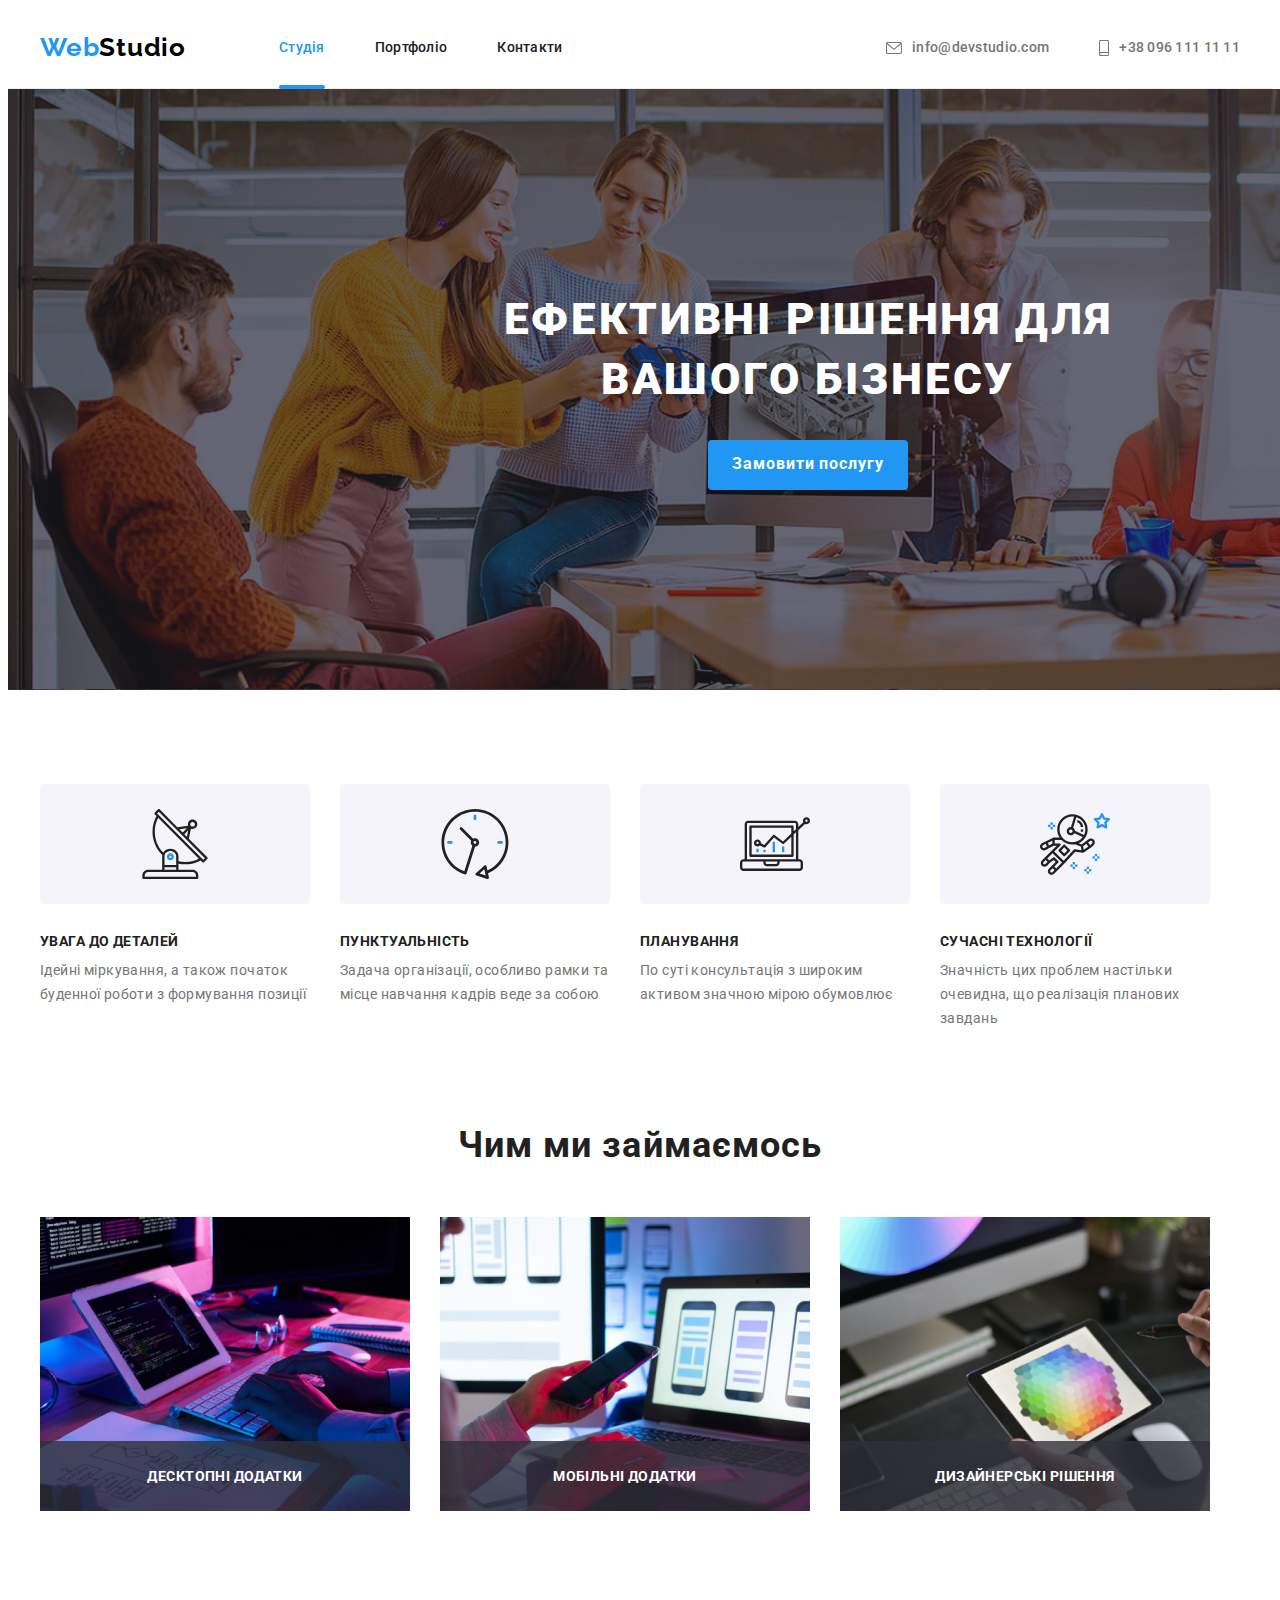
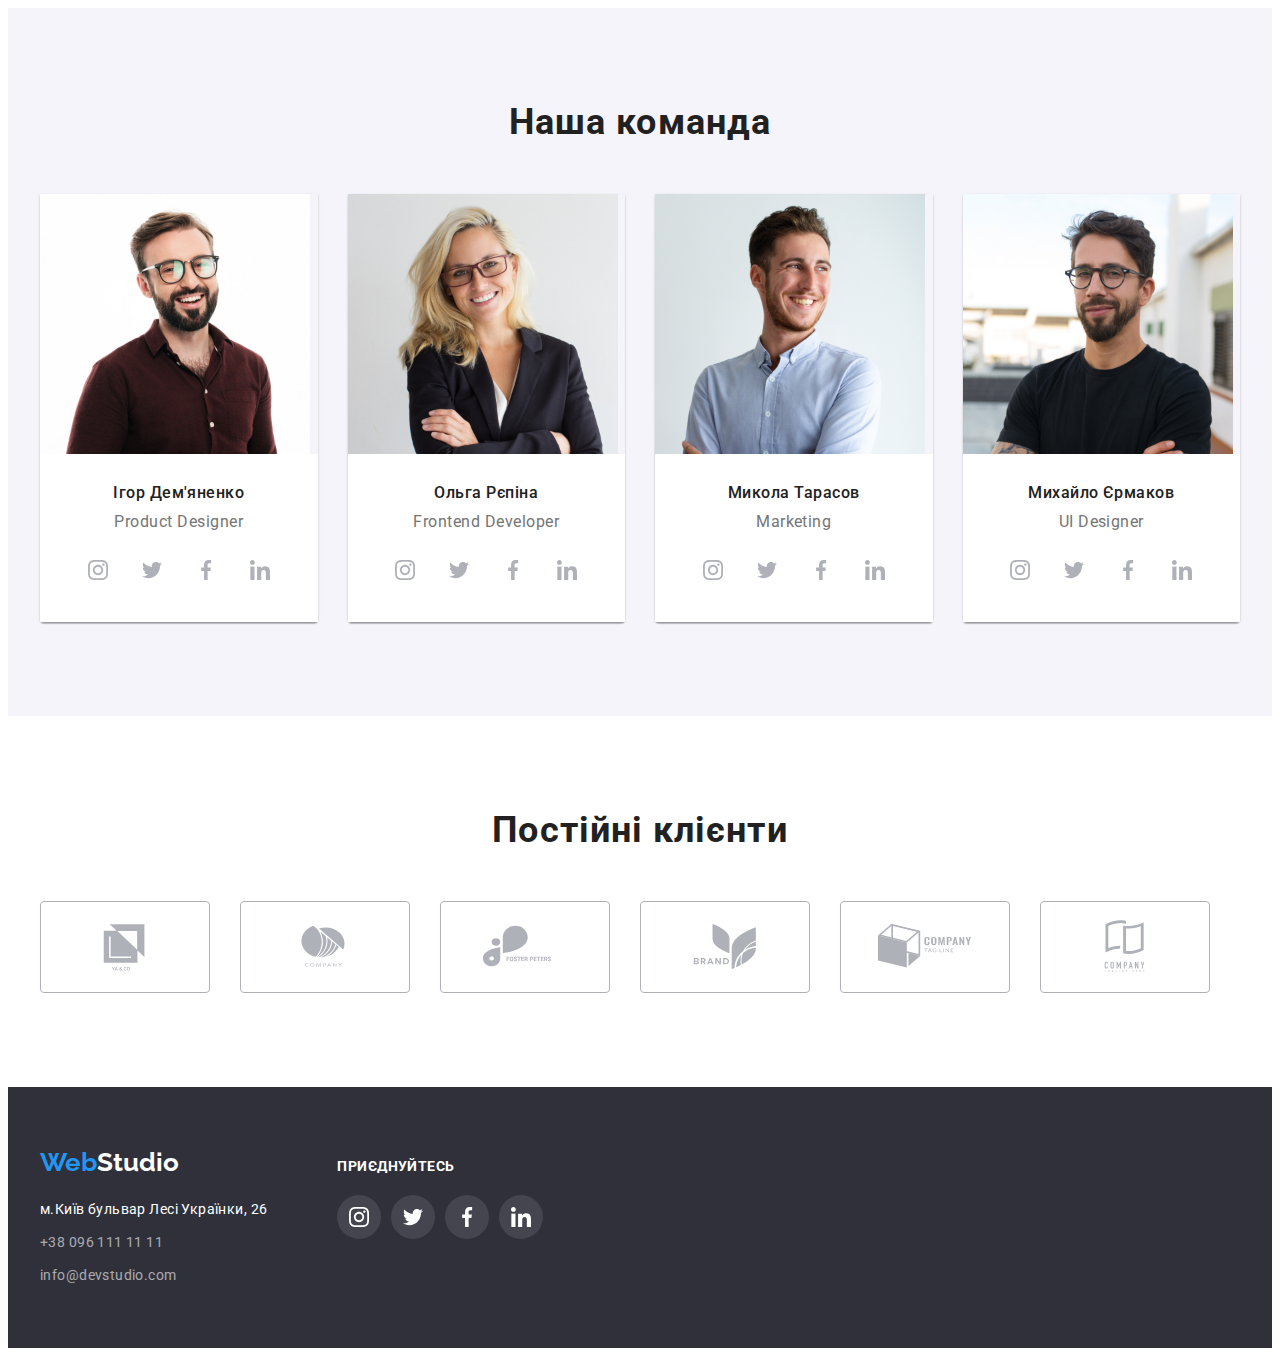
==== index.html @ f2363b87 "hw6-preparation" ====
<!DOCTYPE html>
<html lang="uk">
  <head>
    <meta charset="UTF-8" />
    <meta http-equiv="X-UA-Compatible" content="IE=edge" />
    <meta name="viewport" content="width=device-width, initial-scale=1.0" />
    <link rel="preconnect" href="https://fonts.googleapis.com">
    <link rel="preconnect" href="https://fonts.gstatic.com" crossorigin>
    <link href="https://fonts.googleapis.com/css2?family=Raleway:wght@700&family=Roboto:wght@400;500;700;900&display=swap" rel="stylesheet">
    <title>WebStudio</title>
    <link rel="stylesheet" href="https://cdnjs.cloudflare.com/ajax/libs/modern-normalize/1.1.0/modern-normalize.min.css" integrity="sha512-wpPYUAdjBVSE4KJnH1VR1HeZfpl1ub8YT/NKx4PuQ5NmX2tKuGu6U/JRp5y+Y8XG2tV+wKQpNHVUX03MfMFn9Q==" crossorigin="anonymous" referrerpolicy="no-referrer" />
    <link rel="stylesheet" href="./css/styles.css" />
  </head>
  <body>
    <!-- основна інфа -->
    <header class="header">

      <div class="container">
      <nav class="nav">
        <a href="./index.html" class="logo logo-blue logo-link">Web<span class="logo-black">Studio</span></a>
        <ul class="site-nav">
          <li class="active"><a href="index.html" class="link active-page">Студія</a></li>
          <li><a href="portfolio.html" class="page-header link">Портфоліо</a></li> 
          <li><a href="" class="page-header link">Контакти</a></li>
        </ul>
      </nav>
        <ul class="contacts-nav">
          <li>
            <a href="mailto:info@devstudio.com" class="header-contacts link">
              <svg class="mail-icon" width="16" height="12">
              <use href="./images/icons/symbol-defs.svg#icon-envelope"></use>
            </svg>info@devstudio.com</a>
          </li>
          <li>
            <a href="tel:+380961111111" class="header-contacts link">
              <svg class="phone-icon" width="10" height="16">
              <use href="./images/icons/symbol-defs.svg#icon-smartphone"></use>
            </svg>+38 096 111 11 11</a>
          </li>
        </ul>
        </div>
    </header>

    <main class="main">
      <!-- перша секція -->
      <section class="hero">
        <div class="container">
          <h1 class="hero-text">Ефективні рішення для вашого бізнесу</h1>
          <button type="button" class="hero-button pointer" data-modal-open>Замовити послугу</button>
        </div>
      </section>
      <!-- Друга секція -->
      <section class="section">
        <div class="container">
        <h2 class="title visually-hidden" aria-hidden="true" tabindex="-1">Features</h2>
        <ul class="features-text">
          
          <li class="features-icons-item">
            <div class="features-icons">
      
            <svg width="70" height="70">
              <use href="./images/icons/symbol-defs.svg#icon-antenna"></use>
            </svg>
            </div>
            <h3 class="pre-title">Увага до деталей</h3>
            <p class="pre-title-text">Ідейні міркування, а також початок буденної роботи з формування позиції</p>
            
          </li>
          <li class="features-icons-item">
            <div class="features-icons">
            <svg width="70" height="70">
              <use href="./images/icons/symbol-defs.svg#icon-clock"></use>
            </svg>
            </div>
            <h3 class="pre-title">Пунктуальність</h3>
            <p class="pre-title-text">Задача організації, особливо рамки та місце навчання кадрів веде за собою</p>
          </li>
          <li class="features-icons-item">
            <div class="features-icons">
            <svg width="70" height="70">
              <use href="./images/icons/symbol-defs.svg#icon-diagram"></use>
            </svg>
            </div>
            <h3 class="pre-title">Планування</h3>
            <p class="pre-title-text">По суті консультація з широким активом значною мірою обумовлює</p>
            
          </li>
          <li class="features-icons-item">
            <div class="features-icons">
            <svg width="70" height="70">
              <use href="./images/icons/symbol-defs.svg#icon-astronaut"></use>
            </svg>
            </div>
            <h3 class="pre-title">Сучасні технології</h3>
            <p class="pre-title-text">Значність цих проблем настільки очевидна, що реалізація планових завдань</p>
            
          </li>
        </ul>
        </div>
      </section>
      <!-- Третя секція -->
      <section class="section-three">
        <div class="container">
        <h2 class="title">Чим ми займаємось</h2>
        <ul class="our-work-images">
          <li class="our-work">
            <img src="./images/img1.png" alt="Бек-енд розробка" width="370" class="our-work"/>
            <p class="our-work-cover">
              Десктопні додатки
            </p>
          </li>
          <li class="our-work">
            <img src="./images/img2.png" alt="Фронт-енд розробка" width="370"/>
            <p class="our-work-cover">
              Мобільні додатки
            </p>
          </li>
          <li class="our-work">
            <img src="./images/img3.png" alt="Розробка стилю" width="370"/>
            <p class="our-work-cover">
              Дизайнерські рішення
            </p>
          </li>
        </ul>
      </div>
      </section>
      <!-- Четверта секція -->
      <section class="section-team">
        <div class="container">
        <h2 class="title">Наша команда</h2>
        <ul class="our-team">
          <li class="our-member">
            <img
              src="./images/img4.jpg"
              alt="Product Designer"
              width="270"
              class="team-member-img"
            />
            <div class="card-content">  
              <h3 class="team-member">Ігор Дем'яненко</h3>
              <p lang="en" class="team-member-role">Product Designer</p>
              <ul class="team-soc-list list">
                <li class="team-soc-item">
                  <a href="" class="team-soc-link link">
                    <svg class="team-soc-icon" width="20" height="20">
                      <use href="./images/icons/symbol-defs.svg#icon-icon-instagram"></use>
                    </svg>
                  </a>
                </li>
                <li class="team-soc-item">
                  <a href="" class="team-soc-link link">
                    <svg class="team-soc-icon" width="20" height="20">
                      <use href="./images/icons/symbol-defs.svg#icon-icon-twitter"></use>
                    </svg>
                  </a>
                </li>
                <li class="team-soc-item">
                  <a href="" class="team-soc-link link">
                    <svg class="team-soc-icon" width="20" height="20">
                      <use href="./images/icons/symbol-defs.svg#icon-icon-facebook"></use>
                    </svg>
                  </a>
                </li>
                <li class="team-soc-item">
                  <a href="" class="team-soc-link link">
                    <svg class="team-soc-icon" width="20" height="20">
                      <use href="./images/icons/symbol-defs.svg#icon-icon-linkedin"></use>
                    </svg>
                  </a>
                </li>
              </ul>
            </div>
          </li>
         
          <li class="our-member">
            <img 
            src="./images/img5.jpg" 
            alt="Frontend Developer" 
            width="270" 
            class="team-member-img"
            />
            <div class="card-content">
              <h3 class="team-member">Ольга Рєпіна</h3>
              <p lang="en" class="team-member-role">Frontend Developer</p>
              <ul class="team-soc-list list">
                <li class="team-soc-item">
                  <a href="" class="team-soc-link link">
                    <svg class="team-soc-icon" width="20" height="20">
                      <use href="./images/icons/symbol-defs.svg#icon-icon-instagram"></use>
                    </svg>
                  </a>
                </li>
                <li class="team-soc-item">
                  <a href="" class="team-soc-link link">
                    <svg class="team-soc-icon" width="20" height="20">
                      <use href="./images/icons/symbol-defs.svg#icon-icon-twitter"></use>
                    </svg>
                  </a>
                </li>
                <li class="team-soc-item">
                  <a href="" class="team-soc-link link">
                    <svg class="team-soc-icon" width="20" height="20">
                      <use href="./images/icons/symbol-defs.svg#icon-icon-facebook"></use>
                    </svg>
                  </a>
                </li>
                <li class="team-soc-item">
                  <a href="" class="team-soc-link link">
                    <svg class="team-soc-icon" width="20" height="20">
                      <use href="./images/icons/symbol-defs.svg#icon-icon-linkedin"></use>
                    </svg>
                  </a>
                </li>
              </ul>
            </div>
          </li>
          
          <li class="our-member">
            <img
              src="./images/img6.jpg"
              alt="Marketing"
              width="270"
              class="team-member-img"
            />
            <div class="card-content">
              <h3 class="team-member">Микола Тарасов</h3>
              <p lang="en" class="team-member-role">Marketing</p>
              <ul class="team-soc-list list">
                <li class="team-soc-item">
                  <a href="" class="team-soc-link link">
                    <svg class="team-soc-icon" width="20" height="20">
                      <use href="./images/icons/symbol-defs.svg#icon-icon-instagram"></use>
                    </svg>
                  </a>
                </li>
                <li class="team-soc-item">
                  <a href="" class="team-soc-link link">
                    <svg class="team-soc-icon" width="20" height="20">
                      <use href="./images/icons/symbol-defs.svg#icon-icon-twitter"></use>
                    </svg>
                  </a>
                </li>
                <li class="team-soc-item">
                  <a href="" class="team-soc-link link">
                    <svg class="team-soc-icon" width="20" height="20">
                      <use href="./images/icons/symbol-defs.svg#icon-icon-facebook"></use>
                    </svg>
                  </a>
                </li>
                <li class="team-soc-item">
                  <a href="" class="team-soc-link link">
                    <svg class="team-soc-icon" width="20" height="20">
                      <use href="./images/icons/symbol-defs.svg#icon-icon-linkedin"></use>
                    </svg>
                  </a>
                </li>
              </ul>
            </div>
          </li>
          
          <li class="our-member">
            <img
              src="./images/img7.jpg"
              alt="UI Designer"
              width="270"
              class="team-member-img"
            />
            <div class="card-content">
              <h3 class="team-member">Михайло Єрмаков</h3>
              <p lang="en" class="team-member-role">UI Designer</p>
              <ul class="team-soc-list list">
                <li class="team-soc-item">
                  <a href="" class="team-soc-link link">
                    <svg class="team-soc-icon" width="20" height="20">
                      <use href="./images/icons/symbol-defs.svg#icon-icon-instagram"></use>
                    </svg>
                  </a>
                </li>
                <li class="team-soc-item">
                  <a href="" class="team-soc-link link">
                    <svg class="team-soc-icon" width="20" height="20">
                      <use href="./images/icons/symbol-defs.svg#icon-icon-twitter"></use>
                    </svg>
                  </a>
                </li>
                <li class="team-soc-item">
                  <a href="" class="team-soc-link link">
                    <svg class="team-soc-icon" width="20" height="20">
                      <use href="./images/icons/symbol-defs.svg#icon-icon-facebook"></use>
                    </svg>
                  </a>
                </li>
                <li class="team-soc-item">
                  <a href="" class="team-soc-link link">
                    <svg class="team-soc-icon" width="20" height="20">
                      <use href="./images/icons/symbol-defs.svg#icon-icon-linkedin"></use>
                    </svg>
                  </a>
                </li>
              </ul>
            </div>
          </li>
          
        </ul>
      </div>
      </section>
      <section class="section">
        <div class="container">
        <h2 class="title">Постійні клієнти</h2>
        <ul class="clients-icons">
          <li class="clients-icons-item">
            <a href="" alt="Our client" class="client-link link">
            <svg width="106" height="60">
              <use href="./images/icons/symbol-defs.svg#icon-logo-1"></use>
            </svg>
          </a>
          </li>
          <li class="clients-icons-item">
            <a href="" alt="Our client" class="client-link link">
            <svg width="106" height="60">
              <use href="./images/icons/symbol-defs.svg#icon-logo-2"></use>
            </svg>
          </a>
          </li>
          <li class="clients-icons-item">
            <a href="" alt="Our client" class="client-link link">
            <svg width="106" height="60">
              <use href="./images/icons/symbol-defs.svg#icon-logo-3"></use>
            </svg>
          </a>
          </li>
          <li class="clients-icons-item">
            <a href="" alt="Our client" class="client-link link">
            <svg width="106" height="60">
              <use href="./images/icons/symbol-defs.svg#icon-logo-4"></use>
            </svg>
          </a>
          </li>
        </li>
        <li class="clients-icons-item">
          <a href="" alt="Our client" class="client-link link">
          <svg width="106" height="60">
            <use href="./images/icons/symbol-defs.svg#icon-logo-5"></use>
          </svg>
        </a>
        </li>
        <li class="clients-icons-item">
          <a href="" alt="Our client" class="client-link link">
          <svg width="106" height="60">
            <use href="./images/icons/symbol-defs.svg#icon-logo-6"></use>
          </svg>
        </a>
        </li>

        </ul>
      </section>
    </main>
    <footer class="footer">
      <div class="container">
        <div class="footers">
        <div class="footer-one">
        <a href="./index.html" class="logo-footer logo-blue logo-link">Web<span class="logo-white">Studio</span>
        </a>
      
      <address class="address">
        <ul>
         <li class="footer-items">
            <a href="https://goo.gl/maps/1e6sSvzwmUZJnKFR7" class="footer-address link">м.Київ бульвар Лесі Українки, 26</a>
         </li>
         <li class="footer-items">
            <a href="tel:+380961111111" class="footer-contacts link">+38 096 111 11 11</a>
         </li>
          <li class="footer-items">
           <a href="mailto:info@devstudio.com" class="footer-contacts link">info@devstudio.com</a>
         </li>
        </ul>
        
      </address>
      </div>
      <div class="footer-two">
        <ul class="soc-footer">
          <li>
          <strong class="strong-footer">Приєднуйтесь</strong>
          </li>
          <li>
            <ul class="soc-list-footer list">
              <li class="soc-item-footer">
                <a href="" class="soc-link-footer link">
                  <svg class="soc-icon-footer" width="20" height="20">
                    <use href="./images/icons/symbol-defs.svg#icon-icon-instagram"></use>
                  </svg>
                </a>
              </li>
              <li class="soc-item-footer">
                <a href="" class="soc-link-footer link">
                  <svg class="soc-icon-footer" width="20" height="20">
                    <use href="./images/icons/symbol-defs.svg#icon-icon-twitter"></use>
                  </svg>
                </a>
              </li>
              <li class="soc-item-footer">
                <a href="" class="soc-link-footer link">
                  <svg class="soc-icon-footer" width="20" height="20">
                    <use href="./images/icons/symbol-defs.svg#icon-icon-facebook"></use>
                  </svg>
                </a>
              </li>
              <li class="soc-item-footer">
                <a href="" class="soc-link-footer link">
                  <svg class="soc-icon-footer" width="20" height="20">
                    <use href="./images/icons/symbol-defs.svg#icon-icon-linkedin"></use>
                  </svg>
                </a>
              </li>
            </ul>
          </li>
  
        </ul>
      </div>
      </div>
      </div>
    </footer>
    <div class="backdrop is-hidden" data-modal>
      <div class="modal">
        <button type="button" class="close-btn" data-modal-close>
      <svg width="30" height="30">
        <use href="./images/icons/symbol-defs.svg#close-icon"></use>
      </svg>
      </button>
      </div>
      </div>
      <script src="./js/modal.js"></script>
  </body>
</html>
---- css/styles.css ----
:root {
  --accent-color: #2196f3;
  --hero-btncolor: #2196f3;
  --blue-logo: #2196f3;
  --black-logo: #000000;
  --white-logo: #ffffff;
  --hero-background: #2f303a;
  --white-text: #ffffff;
  --main-background: #ffffff;
  --team-backround: #f5f4fa;
  --title-name: #212121;
  --title-text: #757575;
  --footer-color: #2f303a;
  --border-one: #ececec;
  --border-two: #eeeeee;
  --soc-icon: #afb1b8;
  --soc-footer-background: rgba(255, 255, 255, 0.1);
  --accent-color-portfolio: rgba(33, 150, 243, 0.9);
  --overlay: rgba(0, 0, 0, 0.2);
  --our-work-cover: rgba(47, 48, 58, 0.8);
  
}
li {
  list-style-type: none;
}

img {
  display: block;
  max-width: 100%;
  height: auto;
}
.link {
  text-decoration: none;
  font-style: normal;
  
  
}



.logo-link {
  text-decoration: none;
}
p,
h1,
h2,
h3,
h4,
h5,
h6 {
  margin: 0;
}
ul,
ol {
  margin: 0;
  padding: 0;
}
body {
  font-family: "Roboto", sans-serif;
  font-size: 14px;
  background-color: var(--main-background);
}

.active-page {
  font-weight: 500;
  font-size: 14px;
  line-height: 1.14;
  letter-spacing: 0.02em;
  color: var(--accent-color);
}
.active-page::after {
  content: "";
  position: absolute;
  left: 0;
  bottom: -1%;
  width: 100%;
  height: 4px;
  border-radius: 2px;
  background-color: var(--accent-color);
}

.active {
  position: relative;
}

/*--------- index -----------*/
.container {
  width: 1200px;
  padding-left: 15px;
  padding-right: 15px;
  margin-left: auto;
  margin-right: auto;
}

header .container {
  display: flex;
}

.link:hover,
.link:focus {
  color: var(--accent-color);
}

.visually-hidden {
  position: absolute;
  white-space: nowrap;
  width: 1px;
  height: 1px;
  overflow: hidden;
  border: 0;
  padding: 0;
  clip: rect(0 0 0 0);
  clip-path: inset(50%);
  margin: -1px;
}

.hero {
  background: var(--hero-background);
  text-align: center;
  padding-bottom: 200px;
  padding-top: 200px;
  background-image: linear-gradient(
      rgba(47, 48, 58, 0.4),
      rgba(47, 48, 58, 0.4)
    ),
    url(../images/hero-img.png);
  width: 1600px;
  margin: 0 auto;
}
.hero-text {
  font-weight: 900;
  font-size: 44px;
  line-height: 1.37;
  /* or 136% */

  letter-spacing: 0.06em;
  text-transform: uppercase;

  color: var(--white-text);

  margin: 0px auto 30px auto;
  width: 696px;
}
.hero-button {
  display: inline-block;
  font-weight: 700;
  font-size: 16px;
  line-height: 1.88;
  font-family: "Roboto", sans-serif;
  /* identical to box height, or 188% */

  align-items: center;

  letter-spacing: 0.06em;
  background-color: var(--hero-btncolor);
  color: var(--white-text);
  width: 200px;
  height: 50px;
  border: 0;
  border-radius: 4px;
  box-shadow: 0px 4px 4px rgba(0, 0, 0, 0.15);
}

.backdrop {
  position: fixed;
  top: 0;
  left: 0;
  width: 100%;
  height: 100%;
  background-color: rgba(0, 0, 0, 0.2);
  transition-duration: 250ms;
  transition-timing-function: cubic-bezier(0.4, 0, 0.2, 1);
}

.is-hidden {
  visibility: hidden;
  opacity: 0;
  pointer-events: none;
}
.modal {
  position: absolute;
  top: 50%;
  right: 50%;
  left: 50%;
  transform: translate(-50%, -50%);
  width: 528px;
  height: 581px;
  background: var(--main-background);
  box-shadow: 0px 1px 3px rgba(0, 0, 0, 0.12), 0px 1px 1px rgba(0, 0, 0, 0.14),
    0px 2px 1px rgba(0, 0, 0, 0.2);
  border-radius: 4px;
  transition: transform;
  transition-duration: 250ms;
  transition-timing-function: cubic-bezier(0.4, 0, 0.2, 1);
}
.backdrop.is-hidden > .modal {
  transform: translate(-50%, -50%) scale(0.9);
  transition-duration: 250ms;
  transition-timing-function: cubic-bezier(0.4, 0, 0.2, 1);
  transition-property: color, background-color;
}
.model > .backdrop.is-hidden {
  transition-duration: 250ms;
  transition-timing-function: cubic-bezier(0.4, 0, 0.2, 1);
  transform: translate(-50%, -50%) scale(0.9);
}
.close-btn {
  position: absolute;
  right: 8px;
  top: 8px;
  width: 30px;
  height: 30px;
  display: flex;
  align-items: center;
  justify-content: center;
  cursor: pointer;
  border: 1px solid rgba(0, 0, 0, 0.1);
  border-radius: 50%;
  background: var(--main-background);
}

.section {
  background-color: var(--main-background);
  padding-bottom: 94px;
  padding-top: 94px;
}
.section-three {
  background-color: var(--main-background);
  padding-bottom: 94px;
}

.section-team {
  background: var(--team-backround);
  padding-top: 94px;
  padding-bottom: 94px;
}
.title {
  font-weight: 700;
  font-size: 36px;
  line-height: 1.16;
  text-align: center;
  letter-spacing: 0.03em;

  color: var(--title-name);
  margin-bottom: 50px;
}

.clients-icons {
  display: flex;
}
.clients-icons-item {
}
.client-link {
  display: flex;
  width: 170px;
  height: 92px;
  border: 1px solid var(--soc-icon);
  box-sizing: border-box;
  border-radius: 4px;

  align-items: center;
  justify-content: center;
  fill: var(--soc-icon);
  transition-duration: 250ms;
  transition-timing-function: cubic-bezier(0.4, 0, 0.2, 1);
  transition-property: border-color, fill;
}
.client-link:hover,
.client-link:focus {
  fill: var(--accent-color);
  border-color: var(--accent-color);
}

.clients-icons-item + .clients-icons-item {
  margin-left: 30px;
}

.features-icons {
  display: flex;

  width: 270px;
  height: 120px;
  background-color: var(--team-backround);
  border-radius: 4px;
  margin-bottom: 30px;
  align-items: center;
  justify-content: center;
}

.features-icons-item {
}

.features-icons-item + .features-icons-item {
  margin-left: 30px;
}

.features-text {
  display: flex;
}

.features-text li {
  display: block;
  width: 270px;
}

.features-text-margin + .features-text-margin {
  margin-left: 30px;
}

.pre-title {
  font-weight: 700;
  font-size: 14px;
  line-height: 1.14;
  letter-spacing: 0.03em;
  text-transform: uppercase;

  color: var(--title-name);
  display: block;
  margin-bottom: 10px;
}
.pre-title-text {
  font-weight: 400;
  font-size: 14px;
  line-height: 1.71;
  /* or 171% */

  letter-spacing: 0.03em;

  color: var(--title-text);
  display: block;
}
.our-work-images {
  display: inline-flex;

  justify-content: space-between;
}

.our-work {
  position: relative;
}

.our-work-cover {
  font-family: "Roboto";
  font-style: normal;
  font-weight: 700;
  font-size: 14px;
  line-height: 16px;
  text-align: center;
  letter-spacing: 0.03em;
  text-transform: uppercase;
  position: absolute;
  bottom: 0;
  left: 0;
  display: flex;
  align-items: center;
  justify-content: center;
  width: 100%;
  height: 70px;
  color: var(--white-text);
  background: var(--our-work-cover);
}
.our-work-images li:not(:last-child) {
  margin-right: 30px;
}
.card-content {
  background-color: var(--main-background);
  padding: 30px 32px 30px 32px;
}
.team-soc-list {
  display: flex;
  justify-content: center;
}

.team-soc-item {
}
.team-soc-link {
  width: 44px;
  height: 44px;
  border-radius: 50%;
  display: flex;
  background-color: var(--main-background);

  align-items: center;
  justify-content: center;
  fill: var(--soc-icon);
  transition-duration: 250ms;
  transition-timing-function: cubic-bezier(0.4, 0, 0.2, 1);
  transition-property: background-color, fill;
}
.team-soc-item + .team-soc-item {
  margin-left: 10px;
}

.team-soc-link:hover,
.team-soc-link:focus {
  background-color: var(--accent-color);
  fill: var(--white-text);
}

.soc-list-footer {
  display: flex;
}

.soc-item-footer {
}
.soc-link-footer {
  width: 44px;
  height: 44px;
  border-radius: 50%;
  display: flex;
  background-color: var(--soc-footer-background);

  align-items: center;
  justify-content: center;
  fill: var(--white-logo);
  transition-duration: 250ms;
  transition-timing-function: cubic-bezier(0.4, 0, 0.2, 1);
  transition-property: background-color;
}
.soc-item-footer + .soc-item-footer {
  margin-left: 10px;
}

.soc-link-footer:hover,
.soc-link-footer:focus {
  background-color: var(--accent-color);
 
}
.button:focus,
.button:hover {
  transition-duration: 250ms;
  transition-timing-function: cubic-bezier(0.4, 0, 0.2, 1);
  transition-property: color, background-color;
}

.team-member {
  font-weight: 500;
  font-size: 16px;
  line-height: 1.18;
  /* identical to box height */

  text-align: center;
  letter-spacing: 0.03em;

  color: var(--title-name);
  margin-bottom: 10px;
}
.team-member-role {
  font-weight: 400;
  font-size: 16px;
  line-height: 1.18;
  /* identical to box height */

  text-align: center;
  letter-spacing: 0.03em;

  color: var(--title-text);
  margin-bottom: 16px;
}
.team-member-img {
}
.our-team {
  display: flex;
  margin-left: -30px;
}
.our-team > .our-member {
  flex-basis: calc(100% / 4 - 30px);
  margin-left: 30px;
}
.our-member {
  box-shadow: 0px 1px 3px rgba(0, 0, 0, 0.12), 0px 1px 1px rgba(0, 0, 0, 0.14),
    0px 2px 1px rgba(0, 0, 0, 0.2);
  border-radius: 0px 0px 4px 4px;
}

/*--------- portfolio -----------*/

.header {
  background: var(--main-background);
  height: 80px;
}

.nav {
  display: flex;
  margin-right: auto;
}
.site-nav {
  display: flex;
}

.contacts-nav {
  display: flex;
  align-items: center;
}

.contacts-nav :hover,
.contacts-nav:focus {
  fill: var(--accent-color);
}
.mail-icon,
.phone-icon {
  margin-right: 10px;
}

.site-nav li:not(:last-child) {
  margin-right: 50px;
}
.site-nav a {
  display: block;
  padding-top: 32px;
  padding-bottom: 32px;
}
.contacts-nav li {
  display: block;
}
.contacts-nav li:not(:last-child) {
  margin-right: 50px;
}

.logo {
  font-family: "Raleway";
  font-style: normal;
  font-weight: 700;
  font-size: 26px;
  line-height: 1.19;
  /* identical to box height */

  letter-spacing: 0.03em;
  margin-right: 93px;
  padding-top: 24px;
  padding-bottom: 25px;
}
.logo-footer {
  display: flex;
  font-family: "Raleway";
  font-style: normal;
  font-weight: 700;
  font-size: 26px;
  line-height: 1.19;
  /* identical to box height */

  margin-bottom: 20px;
}
.logo-blue {
  color: var(--blue-logo);
}
.logo-black {
  color: var(--black-logo);
}
.logo-white {
  color: var(--white-logo);
}

.page-header {
  font-weight: 500;
  font-size: 14px;
  line-height: 1.14;
  letter-spacing: 0.02em;

  color: var(--title-name);
  transition-duration: 250ms;
  transition-timing-function: cubic-bezier(0.4, 0, 0.2, 1);
  transition-property: color;
}
.header {
  border-bottom: 1px solid var(--border-one);
}

.header-contacts:hover,
.header-contacts:focus {
  fill: var(--accent-color);
}

.header-contacts {
  font-weight: 500;
  font-size: 14px;
  line-height: 1.14;
  letter-spacing: 0.02em;
  align-items: center;
  color: var(--title-text);
  display: flex;
  fill: var(--title-text);
  transition-duration: 250ms;
  transition-timing-function: cubic-bezier(0.4, 0, 0.2, 1);
  transition-property: color, fill;
}
.header-contacts a:not(:last-child) {
  margin-right: 50px;
}

.header-contacts {
  display: flex;
  padding-top: 32px;
  padding-bottom: 32px;
}

.main {
  background: var(--main-background);
}
.buttons-portfolio {
  display: flex;

  margin-bottom: 50px;
  justify-content: center;
}
.buttons-portfolio li:not(:last-child) {
  margin-right: 8px;
}

.button {
  font-family: "Roboto", sans-serif;
  font-weight: 500;
  font-size: 16px;
  line-height: 1.63;
  /* identical to box height, or 162% */

  text-align: center;
  letter-spacing: 0.03em;

  color: var(--title-name);
  display: block;
  border-radius: 4px;
  border-color: transparent;
  background-color: var(--team-backround);
  padding: 6px 22px 6px 22px;
  transition-duration: 250ms;
  transition-timing-function: cubic-bezier(0.4, 0, 0.2, 1);
  transition-property: color, background-color, box-shadow;
}
.button-selected {
  color: var(--white-text);
  background-color: var(--accent-color);
  box-shadow: 0px 3px 1px rgba(0, 0, 0, 0.1), 0px 1px 2px rgba(0, 0, 0, 0.08),
    0px 2px 2px rgba(0, 0, 0, 0.12);
}

.button:hover,
.button:focus {
  background-color: var(--accent-color);
  color: var(--white-text);
  box-shadow: 0px 3px 1px rgba(0, 0, 0, 0.1), 0px 1px 2px rgba(0, 0, 0, 0.08),
    0px 2px 2px rgba(0, 0, 0, 0.12);
}

.portfolio-content {
  background-color: var(--main-background);

  background-color: var(--portfolio-item);
  padding: 20px 24px 20px 24px;
  border: 1px solid var(--border-two);
  border-top: 0;
}

.our-portfolio {
  display: flex;
  margin-left: -30px;
  margin-top: -30px;
  flex-wrap: wrap;
}
.our-portfolio > .portfolio-item {
  flex-basis: calc(100% / 3 - 30px);
  margin-left: 30px;
  margin-top: 30px;
}

.portfolio-link {
  display: block;
  text-decoration: none;
  font-style: normal;
  transition-duration: 250ms;
  transition-timing-function: cubic-bezier(0.4, 0, 0.2, 1);
  transition-property: box-shadow;

}
.portfolio-link:hover,
.portfolio-link:focus {
  box-shadow: 0px 1px 1px rgba(0, 0, 0, 0.12), 0px 4px 4px rgba(0, 0, 0, 0.06),
    1px 4px 6px rgba(0, 0, 0, 0.16);

  
} 
.portfolio-item {
}



.portfolio-item:hover .portfolio-image-cover {
  transform: translateY(0);
}
.portfolio-link:focus .portfolio-image-cover {
  transform: translateY(0);
}

.portfolio-img {
}

.portfolio-image-cover {
  font-family: "Roboto";
  font-style: normal;
  font-weight: 400;
  font-size: 18px;
  line-height: 28px;
  /* or 156% */

  letter-spacing: 0.03em;
  color: var(--white-text);
  /* color: var(--white-text); */
  position: absolute;
  top: 0;
  left: 0;
  background-color: var(--accent-color-portfolio);
  padding: 63px 24px 63px 24px;
  height: 100%;
  transform: translateY(101%);
  transition: transform 250ms cubic-bezier(0.4, 0, 0.2, 1);
}

.portfolio-cover-wrap {
  position: relative;
  overflow: hidden;
}

.pointer {
  cursor: pointer;
}

.portfolio-item-title {
  font-weight: 700;
  font-size: 18px;
  line-height: 2;
  /* identical to box height, or 200% */

  letter-spacing: 0.06em;

  color: var(--title-name);
  margin-bottom: 4px;
}
.portfolio-item-text {
  font-weight: 400;
  font-size: 16px;
  line-height: 1.88;
  /* identical to box height, or 188% */

  letter-spacing: 0.03em;

  color: var(--title-text);
}

.strong-footer {
  font-weight: 700;
  font-size: 14px;
  line-height: 1.14;
  letter-spacing: 0.03em;
  text-transform: uppercase;

  color: var(--white-text);
  display: block;
  margin-bottom: 20px;
}

.soc-footer {
  display: block;
}

.footer {
  background: var(--footer-color);
  padding-bottom: 60px;
  padding-top: 60px;
}
.footer-address {
  font-weight: 400;
  font-size: 14px;
  line-height: 1.71;
  /* or 171% */

  letter-spacing: 0.03em;

  color: var(--white-text);
  transition-duration: 250ms;
  transition-timing-function: cubic-bezier(0.4, 0, 0.2, 1);
  transition-property: color;
}
.footer-contacts {
  font-weight: 400;
  font-size: 14px;
  line-height: 1.71;
  /* or 171% */

  letter-spacing: 0.03em;

  color: rgba(255, 255, 255, 0.6);
  transition-duration: 250ms;
  transition-timing-function: cubic-bezier(0.4, 0, 0.2, 1);
  transition-property: color;
}
.footer-items:not(:last-child) {
  margin-bottom: 9px;
}

.footers {
  display: flex;
  align-items: baseline;
}
.footer-one {
  margin-right: 70px;
}
.footer-two {
}
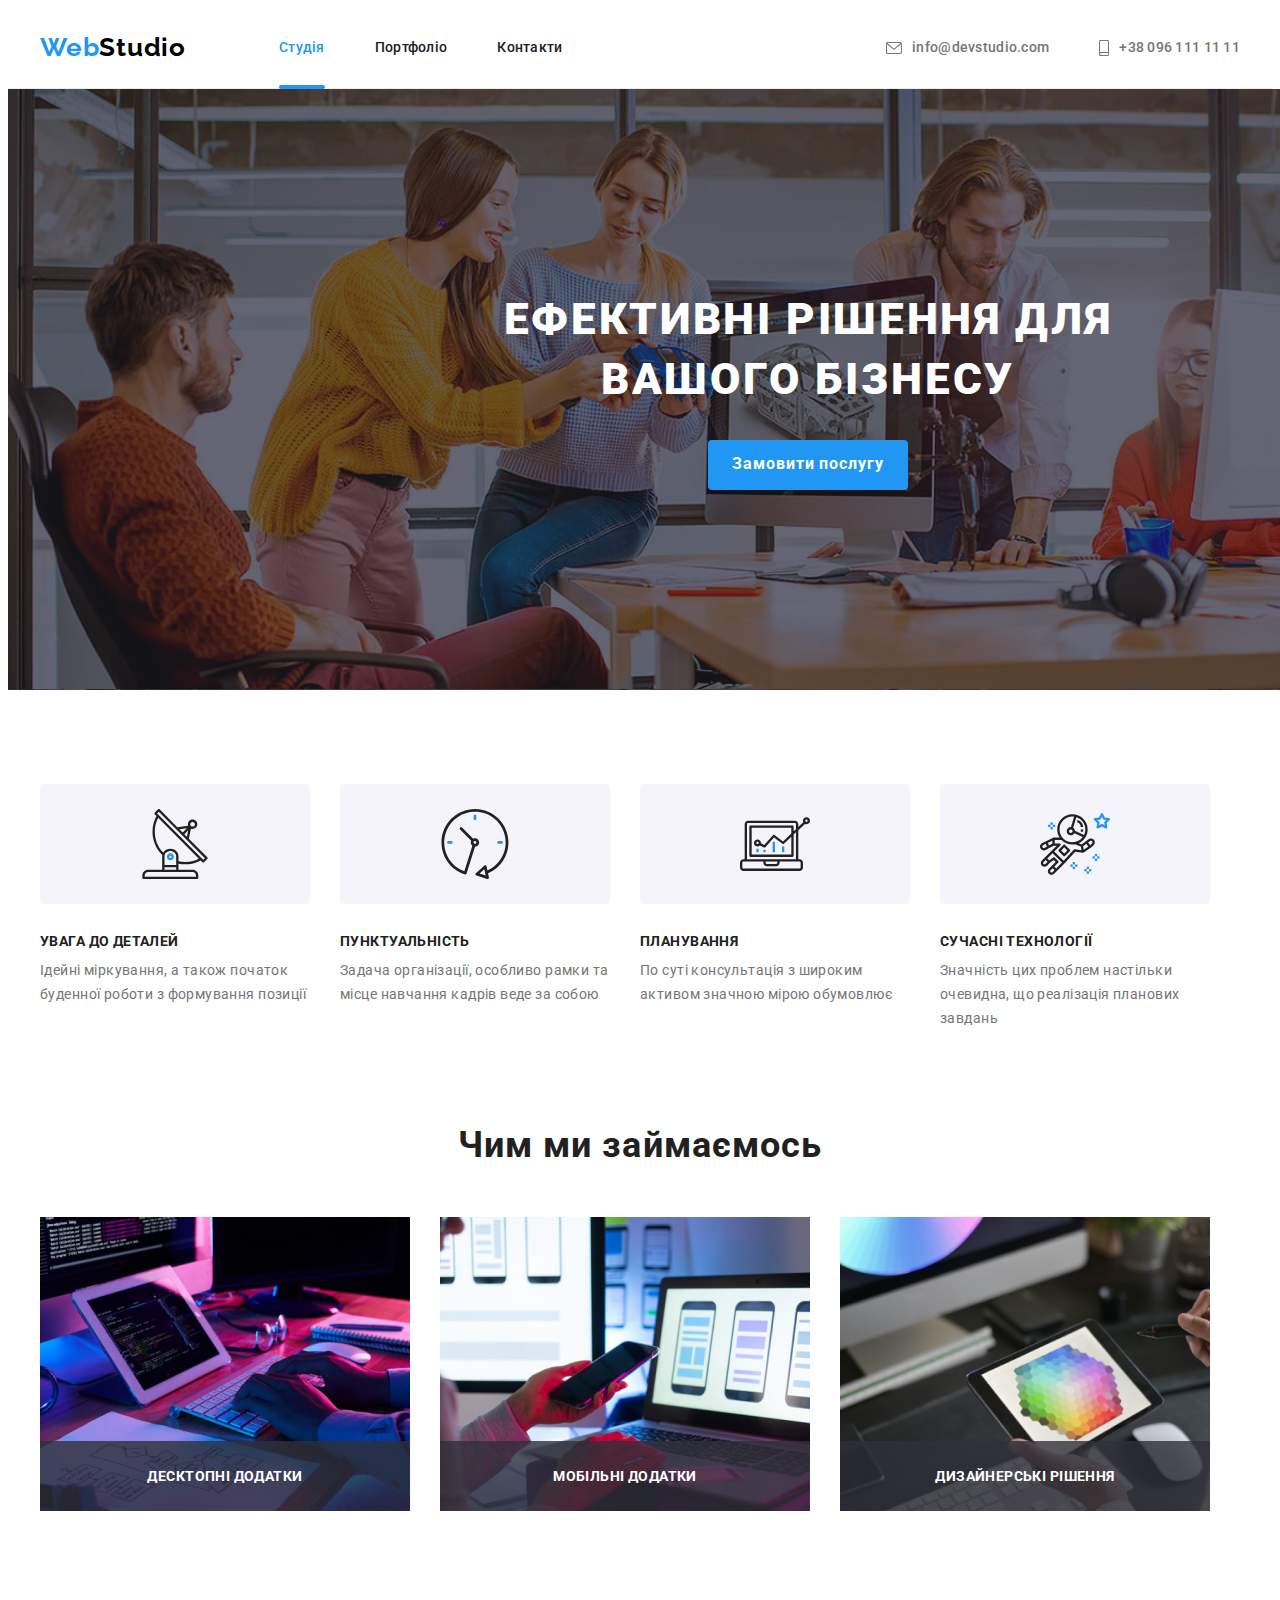
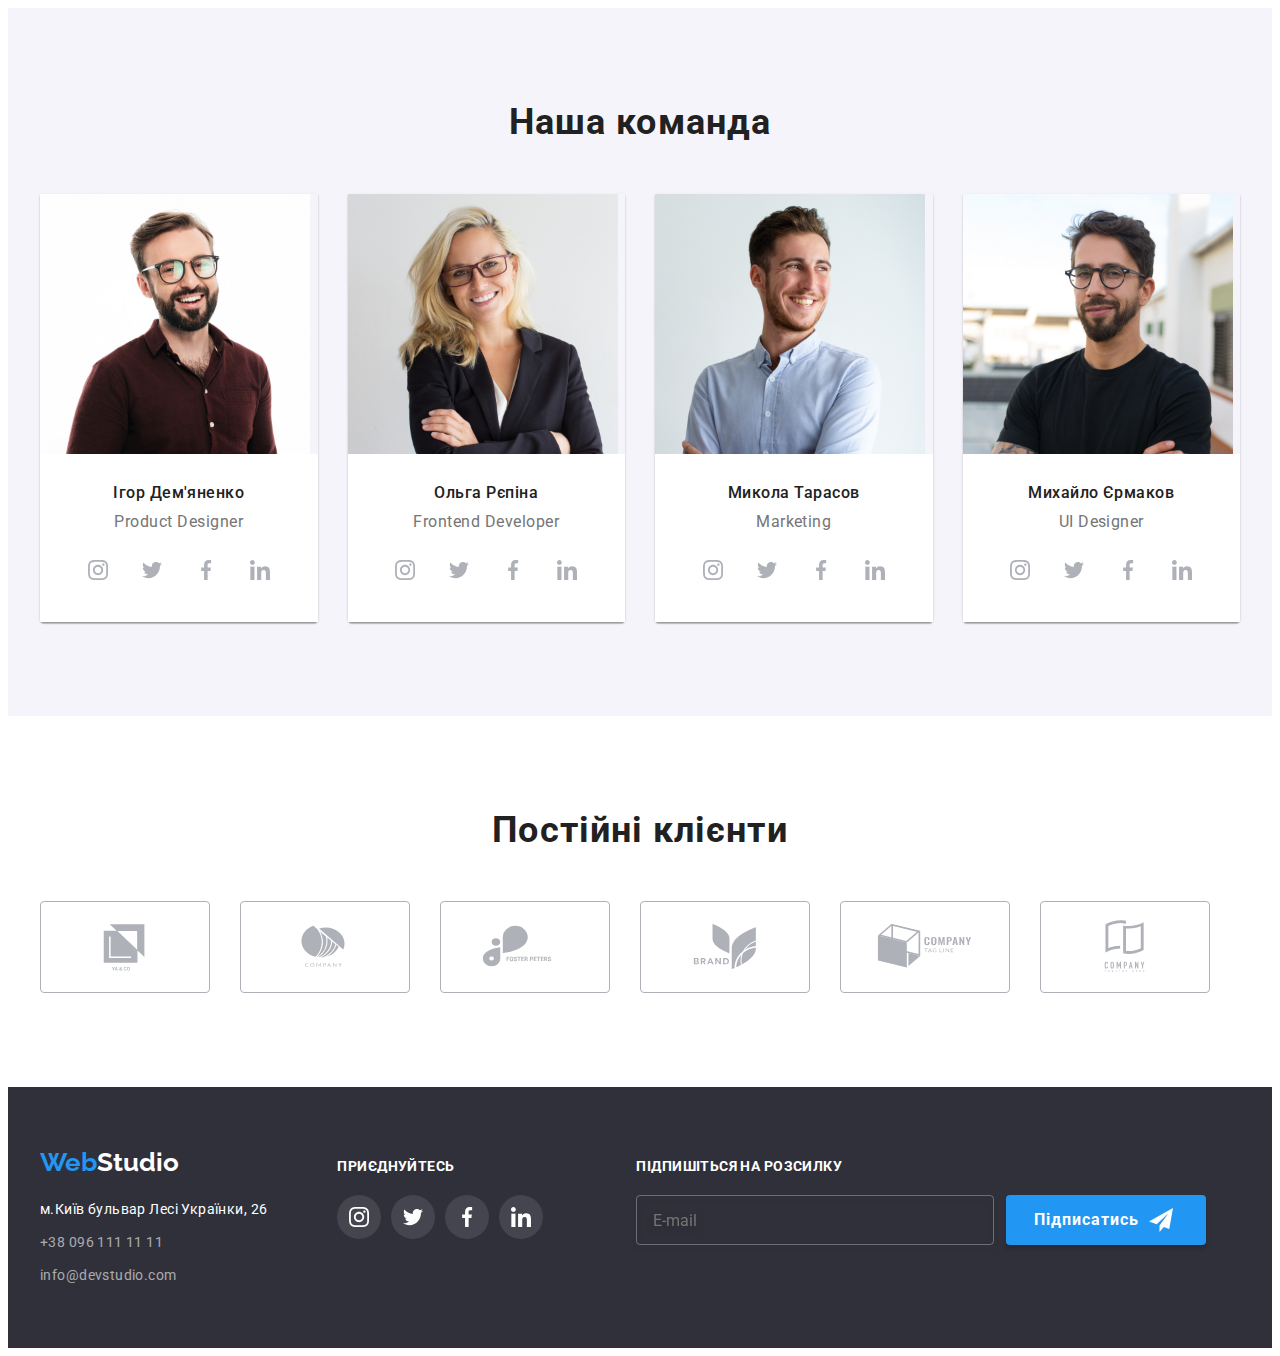
==== commit 1b26d79b: "hw6" ====
--- a/index.html
+++ b/index.html
@@ -417,6 +417,22 @@
   
         </ul>
       </div>
+      <div class="footer-three">
+        <ul class="subscribe-footer">
+          <li class="footer-subscribe">
+            <strong class="strong-footer">Підпишіться на розсилку</strong>
+          </li>
+          <li class="footer-subscribe">
+            <input type="email" placeholder="E-mail" name="client-email" class="footer-email">
+          
+            <button type="button" class="subscribe-btn">Підписатись
+              <svg width="24" height="24" class="footer-send">
+                <use href="./images/icons/symbol-defs.svg#footer-send"></use>
+              </svg>
+            </button>
+          </li>
+        </ul>
+      </div>
       </div>
       </div>
     </footer>
@@ -427,7 +443,55 @@
         <use href="./images/icons/symbol-defs.svg#close-icon"></use>
       </svg>
       </button>
-      </div>
+      <p class="modal-title">Залиште свої данні, ми вам зателефонуємо</p>
+      <form action="" class="modal-form">
+        
+        <div class="input-wrap">
+        <label class="modal-input-title">Ім'я
+        <input type="text" placeholder="" name="client-name" class="modal-input">
+
+        <svg class="input-icon" width="18px" height="18px">
+        <use href="./images/icons/symbol-defs.svg#backdrop-person"></use>
+        </svg>
+        </label>
+        </div>
+
+        <div class="input-wrap">
+        <label class="modal-input-title">Телефон
+        <input type="tel" placeholder="" name="client-tel" class="modal-input">
+        
+        <svg class="input-icon" width="18px" height="18px">
+        <use href="./images/icons/symbol-defs.svg#backdrop-phone"></use>
+        </svg>
+        </label>
+        </div>
+
+        <div class="input-wrap">
+        <label class="modal-input-title">Пошта
+        <input type="email" placeholder="" name="client-email" class="modal-input">
+        
+        <svg class="input-icon" width="18px" height="18px">
+          <use href="./images/icons/symbol-defs.svg#backdrop-email"></use>
+        </svg>
+        </label>
+        </div>
+
+        <div class="input-wrap">
+        <label class="modal-input-title">Коментар
+        <textarea type="text" placeholder="Введіть текст" name="client-comment" class="modal-input-comment"></textarea>
+      </label>  
+      </div>
+
+      <div class="input-wrap-confirm">
+        
+        <input type="checkbox" class="modal-confirm visually-hidden" id="modal-confirm" name="confirm">
+        <label class="modal-confirm-text" for="modal-confirm">Погоджуюсь із розсилкою та приймаю <a href="" class="modal-lic-terms">Умови договору</a></label>
+        
+      </div>
+        <button class="modal-button-send">Відправити</button>
+      
+      </form>
+    </div>
       </div>
       <script src="./js/modal.js"></script>
   </body>
--- a/css/styles.css
+++ b/css/styles.css
@@ -18,7 +18,7 @@
   --accent-color-portfolio: rgba(33, 150, 243, 0.9);
   --overlay: rgba(0, 0, 0, 0.2);
   --our-work-cover: rgba(47, 48, 58, 0.8);
-  
+  --modal-button-send-accent: #188ce8;
 }
 li {
   list-style-type: none;
@@ -32,11 +32,7 @@
 .link {
   text-decoration: none;
   font-style: normal;
-  
-  
-}
-
-
+}
 
 .logo-link {
   text-decoration: none;
@@ -159,6 +155,657 @@
   border: 0;
   border-radius: 4px;
   box-shadow: 0px 4px 4px rgba(0, 0, 0, 0.15);
+}
+
+.section {
+  background-color: var(--main-background);
+  padding-bottom: 94px;
+  padding-top: 94px;
+}
+.section-three {
+  background-color: var(--main-background);
+  padding-bottom: 94px;
+}
+
+.section-team {
+  background: var(--team-backround);
+  padding-top: 94px;
+  padding-bottom: 94px;
+}
+.title {
+  font-weight: 700;
+  font-size: 36px;
+  line-height: 1.16;
+  text-align: center;
+  letter-spacing: 0.03em;
+
+  color: var(--title-name);
+  margin-bottom: 50px;
+}
+
+.clients-icons {
+  display: flex;
+}
+.clients-icons-item {
+}
+.client-link {
+  display: flex;
+  width: 170px;
+  height: 92px;
+  border: 1px solid var(--soc-icon);
+  box-sizing: border-box;
+  border-radius: 4px;
+
+  align-items: center;
+  justify-content: center;
+  fill: var(--soc-icon);
+  transition-duration: 250ms;
+  transition-timing-function: cubic-bezier(0.4, 0, 0.2, 1);
+  transition-property: border-color, fill;
+}
+.client-link:hover,
+.client-link:focus {
+  fill: var(--accent-color);
+  border-color: var(--accent-color);
+}
+
+.clients-icons-item + .clients-icons-item {
+  margin-left: 30px;
+}
+
+.features-icons {
+  display: flex;
+
+  width: 270px;
+  height: 120px;
+  background-color: var(--team-backround);
+  border-radius: 4px;
+  margin-bottom: 30px;
+  align-items: center;
+  justify-content: center;
+}
+
+.features-icons-item {
+}
+
+.features-icons-item + .features-icons-item {
+  margin-left: 30px;
+}
+
+.features-text {
+  display: flex;
+}
+
+.features-text li {
+  display: block;
+  width: 270px;
+}
+
+.features-text-margin + .features-text-margin {
+  margin-left: 30px;
+}
+
+.pre-title {
+  font-weight: 700;
+  font-size: 14px;
+  line-height: 1.14;
+  letter-spacing: 0.03em;
+  text-transform: uppercase;
+
+  color: var(--title-name);
+  display: block;
+  margin-bottom: 10px;
+}
+.pre-title-text {
+  font-weight: 400;
+  font-size: 14px;
+  line-height: 1.71;
+  /* or 171% */
+
+  letter-spacing: 0.03em;
+
+  color: var(--title-text);
+  display: block;
+}
+.our-work-images {
+  display: inline-flex;
+
+  justify-content: space-between;
+}
+
+.our-work {
+  position: relative;
+}
+
+.our-work-cover {
+  font-family: "Roboto";
+  font-style: normal;
+  font-weight: 700;
+  font-size: 14px;
+  line-height: 16px;
+  text-align: center;
+  letter-spacing: 0.03em;
+  text-transform: uppercase;
+  position: absolute;
+  bottom: 0;
+  left: 0;
+  display: flex;
+  align-items: center;
+  justify-content: center;
+  width: 100%;
+  height: 70px;
+  color: var(--white-text);
+  background: var(--our-work-cover);
+}
+.our-work-images li:not(:last-child) {
+  margin-right: 30px;
+}
+.card-content {
+  background-color: var(--main-background);
+  padding: 30px 32px 30px 32px;
+}
+.team-soc-list {
+  display: flex;
+  justify-content: center;
+}
+
+.team-soc-item {
+}
+.team-soc-link {
+  width: 44px;
+  height: 44px;
+  border-radius: 50%;
+  display: flex;
+  background-color: var(--main-background);
+
+  align-items: center;
+  justify-content: center;
+  fill: var(--soc-icon);
+  transition-duration: 250ms;
+  transition-timing-function: cubic-bezier(0.4, 0, 0.2, 1);
+  transition-property: background-color, fill;
+}
+.team-soc-item + .team-soc-item {
+  margin-left: 10px;
+}
+
+.team-soc-link:hover,
+.team-soc-link:focus {
+  background-color: var(--accent-color);
+  fill: var(--white-text);
+}
+
+.soc-list-footer {
+  display: flex;
+}
+
+.soc-item-footer {
+}
+.soc-link-footer {
+  width: 44px;
+  height: 44px;
+  border-radius: 50%;
+  display: flex;
+  background-color: var(--soc-footer-background);
+
+  align-items: center;
+  justify-content: center;
+  fill: var(--white-logo);
+  transition-duration: 250ms;
+  transition-timing-function: cubic-bezier(0.4, 0, 0.2, 1);
+  transition-property: background-color;
+}
+.soc-item-footer + .soc-item-footer {
+  margin-left: 10px;
+}
+
+.soc-link-footer:hover,
+.soc-link-footer:focus {
+  background-color: var(--accent-color);
+}
+.button:focus,
+.button:hover {
+  transition-duration: 250ms;
+  transition-timing-function: cubic-bezier(0.4, 0, 0.2, 1);
+  transition-property: color, background-color;
+}
+
+.team-member {
+  font-weight: 500;
+  font-size: 16px;
+  line-height: 1.18;
+  /* identical to box height */
+
+  text-align: center;
+  letter-spacing: 0.03em;
+
+  color: var(--title-name);
+  margin-bottom: 10px;
+}
+.team-member-role {
+  font-weight: 400;
+  font-size: 16px;
+  line-height: 1.18;
+  /* identical to box height */
+
+  text-align: center;
+  letter-spacing: 0.03em;
+
+  color: var(--title-text);
+  margin-bottom: 16px;
+}
+.team-member-img {
+}
+.our-team {
+  display: flex;
+  margin-left: -30px;
+}
+.our-team > .our-member {
+  flex-basis: calc(100% / 4 - 30px);
+  margin-left: 30px;
+}
+.our-member {
+  box-shadow: 0px 1px 3px rgba(0, 0, 0, 0.12), 0px 1px 1px rgba(0, 0, 0, 0.14),
+    0px 2px 1px rgba(0, 0, 0, 0.2);
+  border-radius: 0px 0px 4px 4px;
+}
+
+/*--------- portfolio -----------*/
+
+.header {
+  background: var(--main-background);
+  height: 80px;
+}
+
+.nav {
+  display: flex;
+  margin-right: auto;
+}
+.site-nav {
+  display: flex;
+}
+
+.contacts-nav {
+  display: flex;
+  align-items: center;
+}
+
+.contacts-nav :hover,
+.contacts-nav:focus {
+  fill: var(--accent-color);
+}
+.mail-icon,
+.phone-icon {
+  margin-right: 10px;
+}
+
+.site-nav li:not(:last-child) {
+  margin-right: 50px;
+}
+.site-nav a {
+  display: block;
+  padding-top: 32px;
+  padding-bottom: 32px;
+}
+.contacts-nav li {
+  display: block;
+}
+.contacts-nav li:not(:last-child) {
+  margin-right: 50px;
+}
+
+.logo {
+  font-family: "Raleway";
+  font-style: normal;
+  font-weight: 700;
+  font-size: 26px;
+  line-height: 1.19;
+  /* identical to box height */
+
+  letter-spacing: 0.03em;
+  margin-right: 93px;
+  padding-top: 24px;
+  padding-bottom: 25px;
+}
+.logo-footer {
+  display: flex;
+  font-family: "Raleway";
+  font-style: normal;
+  font-weight: 700;
+  font-size: 26px;
+  line-height: 1.19;
+  /* identical to box height */
+
+  margin-bottom: 20px;
+}
+.logo-blue {
+  color: var(--blue-logo);
+}
+.logo-black {
+  color: var(--black-logo);
+}
+.logo-white {
+  color: var(--white-logo);
+}
+
+.page-header {
+  font-weight: 500;
+  font-size: 14px;
+  line-height: 1.14;
+  letter-spacing: 0.02em;
+
+  color: var(--title-name);
+  transition-duration: 250ms;
+  transition-timing-function: cubic-bezier(0.4, 0, 0.2, 1);
+  transition-property: color;
+}
+.header {
+  border-bottom: 1px solid var(--border-one);
+}
+
+.header-contacts:hover,
+.header-contacts:focus {
+  fill: var(--accent-color);
+}
+
+.header-contacts {
+  font-weight: 500;
+  font-size: 14px;
+  line-height: 1.14;
+  letter-spacing: 0.02em;
+  align-items: center;
+  color: var(--title-text);
+  display: flex;
+  fill: var(--title-text);
+  transition-duration: 250ms;
+  transition-timing-function: cubic-bezier(0.4, 0, 0.2, 1);
+  transition-property: color, fill;
+}
+.header-contacts a:not(:last-child) {
+  margin-right: 50px;
+}
+
+.header-contacts {
+  display: flex;
+  padding-top: 32px;
+  padding-bottom: 32px;
+}
+
+.main {
+  background: var(--main-background);
+}
+.buttons-portfolio {
+  display: flex;
+
+  margin-bottom: 50px;
+  justify-content: center;
+}
+.buttons-portfolio li:not(:last-child) {
+  margin-right: 8px;
+}
+
+.button {
+  font-family: "Roboto", sans-serif;
+  font-weight: 500;
+  font-size: 16px;
+  line-height: 1.63;
+  /* identical to box height, or 162% */
+
+  text-align: center;
+  letter-spacing: 0.03em;
+
+  color: var(--title-name);
+  display: block;
+  border-radius: 4px;
+  border-color: transparent;
+  background-color: var(--team-backround);
+  padding: 6px 22px 6px 22px;
+  transition-duration: 250ms;
+  transition-timing-function: cubic-bezier(0.4, 0, 0.2, 1);
+  transition-property: color, background-color, box-shadow;
+}
+.button-selected {
+  color: var(--white-text);
+  background-color: var(--accent-color);
+  box-shadow: 0px 3px 1px rgba(0, 0, 0, 0.1), 0px 1px 2px rgba(0, 0, 0, 0.08),
+    0px 2px 2px rgba(0, 0, 0, 0.12);
+}
+
+.button:hover,
+.button:focus {
+  background-color: var(--accent-color);
+  color: var(--white-text);
+  box-shadow: 0px 3px 1px rgba(0, 0, 0, 0.1), 0px 1px 2px rgba(0, 0, 0, 0.08),
+    0px 2px 2px rgba(0, 0, 0, 0.12);
+}
+
+.portfolio-content {
+  background-color: var(--main-background);
+
+  background-color: var(--portfolio-item);
+  padding: 20px 24px 20px 24px;
+  border: 1px solid var(--border-two);
+  border-top: 0;
+}
+
+.our-portfolio {
+  display: flex;
+  margin-left: -30px;
+  margin-top: -30px;
+  flex-wrap: wrap;
+}
+.our-portfolio > .portfolio-item {
+  flex-basis: calc(100% / 3 - 30px);
+  margin-left: 30px;
+  margin-top: 30px;
+}
+
+.portfolio-link {
+  display: block;
+  text-decoration: none;
+  font-style: normal;
+  transition-duration: 250ms;
+  transition-timing-function: cubic-bezier(0.4, 0, 0.2, 1);
+  transition-property: box-shadow;
+}
+.portfolio-link:hover,
+.portfolio-link:focus {
+  box-shadow: 0px 1px 1px rgba(0, 0, 0, 0.12), 0px 4px 4px rgba(0, 0, 0, 0.06),
+    1px 4px 6px rgba(0, 0, 0, 0.16);
+}
+.portfolio-item {
+}
+
+.portfolio-item:hover .portfolio-image-cover {
+  transform: translateY(0);
+}
+.portfolio-link:focus .portfolio-image-cover {
+  transform: translateY(0);
+}
+
+.portfolio-img {
+}
+
+.portfolio-image-cover {
+  font-family: "Roboto";
+  font-style: normal;
+  font-weight: 400;
+  font-size: 18px;
+  line-height: 28px;
+  /* or 156% */
+
+  letter-spacing: 0.03em;
+  color: var(--white-text);
+  /* color: var(--white-text); */
+  position: absolute;
+  top: 0;
+  left: 0;
+  background-color: var(--accent-color-portfolio);
+  padding: 63px 24px 63px 24px;
+  height: 100%;
+  transform: translateY(101%);
+  transition: transform 250ms cubic-bezier(0.4, 0, 0.2, 1);
+}
+
+.portfolio-cover-wrap {
+  position: relative;
+  overflow: hidden;
+}
+
+.pointer {
+  cursor: pointer;
+}
+
+.portfolio-item-title {
+  font-weight: 700;
+  font-size: 18px;
+  line-height: 2;
+  /* identical to box height, or 200% */
+
+  letter-spacing: 0.06em;
+
+  color: var(--title-name);
+  margin-bottom: 4px;
+}
+.portfolio-item-text {
+  font-weight: 400;
+  font-size: 16px;
+  line-height: 1.88;
+  /* identical to box height, or 188% */
+
+  letter-spacing: 0.03em;
+
+  color: var(--title-text);
+}
+
+.strong-footer {
+  font-weight: 700;
+  font-size: 14px;
+  line-height: 1.14;
+  letter-spacing: 0.03em;
+  text-transform: uppercase;
+
+  color: var(--white-text);
+  display: block;
+  margin-bottom: 20px;
+}
+
+.soc-footer {
+  display: block;
+}
+
+.footer {
+  background: var(--footer-color);
+  padding-bottom: 60px;
+  padding-top: 60px;
+}
+.footer-address {
+  font-weight: 400;
+  font-size: 14px;
+  line-height: 1.71;
+  /* or 171% */
+
+  letter-spacing: 0.03em;
+
+  color: var(--white-text);
+  transition-duration: 250ms;
+  transition-timing-function: cubic-bezier(0.4, 0, 0.2, 1);
+  transition-property: color;
+}
+.footer-contacts {
+  font-weight: 400;
+  font-size: 14px;
+  line-height: 1.71;
+  /* or 171% */
+
+  letter-spacing: 0.03em;
+
+  color: rgba(255, 255, 255, 0.6);
+  transition-duration: 250ms;
+  transition-timing-function: cubic-bezier(0.4, 0, 0.2, 1);
+  transition-property: color;
+}
+.footer-items:not(:last-child) {
+  margin-bottom: 9px;
+}
+
+.footers {
+  display: flex;
+  align-items: baseline;
+}
+.footer-one {
+  margin-right: 70px;
+}
+.footer-two {
+  margin-right: 93px;
+}
+.footer-three {
+  
+}
+.footer-subscribe{
+  display: flex;
+}
+.footer-email {
+  background-color: transparent;
+  border: 1px solid rgba(255, 255, 255, 0.3);
+  box-sizing: border-box;
+  filter: drop-shadow(0px 4px 4px rgba(0, 0, 0, 0.15));
+  border-radius: 4px;
+  height: 50px;
+  width: 358px;
+  transition-duration: 250ms;
+  transition-timing-function: cubic-bezier(0.4, 0, 0.2, 1);
+  transition-property: border-color;
+  font-family: "Roboto";
+  font-style: normal;
+  font-weight: 400;
+  font-size: 16px;
+  line-height: 20px;
+  padding-left: 16px;
+  display: block;
+}
+.footer-send{
+  fill: var(--white-text);
+  margin-left: 10px;
+ 
+  align-items: center;
+  justify-content: center;
+}
+.subscribe-btn {
+ padding: 10px 28px;
+  width: 200px;
+  height: 50px;
+  margin-left: 12px;
+  border: none;
+  background-color: var(--accent-color);
+ cursor: pointer;
+  font-family: "Roboto";
+  font-style: normal;
+  font-weight: 700;
+  font-size: 16px;
+  line-height: 30px;
+  /* identical to box height, or 188% */
+  box-shadow: 0px 4px 4px rgba(0, 0, 0, 0.15);
+  display: flex;
+  align-items: center;
+  
+  letter-spacing: 0.06em;
+  color: var(--white-text);
+ 
+  border-radius: 4px;
+  transition: box-shadow;
+  transition-duration: 250ms;
+  transition-timing-function: cubic-bezier(0.4, 0, 0.2, 1);
+  
+}
+.subscribe-btn:hover, .subscribe-btn:focus{
+  box-shadow: 0px 4px 4px rgba(0, 0, 0, 0.15);
+}
+.footer-email:focus,
+.footer-email:hover {
+  border-color: var(--accent-color);
+  outline: none;
+  color: var(--white-text);
 }
 
 .backdrop {
@@ -192,6 +839,7 @@
   transition: transform;
   transition-duration: 250ms;
   transition-timing-function: cubic-bezier(0.4, 0, 0.2, 1);
+  padding: 40px;
 }
 .backdrop.is-hidden > .modal {
   transform: translate(-50%, -50%) scale(0.9);
@@ -199,7 +847,7 @@
   transition-timing-function: cubic-bezier(0.4, 0, 0.2, 1);
   transition-property: color, background-color;
 }
-.model > .backdrop.is-hidden {
+.modal > .backdrop.is-hidden {
   transition-duration: 250ms;
   transition-timing-function: cubic-bezier(0.4, 0, 0.2, 1);
   transform: translate(-50%, -50%) scale(0.9);
@@ -217,592 +865,193 @@
   border: 1px solid rgba(0, 0, 0, 0.1);
   border-radius: 50%;
   background: var(--main-background);
-}
-
-.section {
-  background-color: var(--main-background);
-  padding-bottom: 94px;
-  padding-top: 94px;
-}
-.section-three {
-  background-color: var(--main-background);
-  padding-bottom: 94px;
-}
-
-.section-team {
-  background: var(--team-backround);
-  padding-top: 94px;
-  padding-bottom: 94px;
-}
-.title {
+  transition-duration: 250ms;
+  transition-timing-function: cubic-bezier(0.4, 0, 0.2, 1);
+  transition-property: fill;
+}
+
+.close-btn:hover,
+.close-btn:focus {
+  fill: var(--accent-color);
+}
+
+.modal-form {
+}
+
+.modal-title {
+  font-family: "Roboto";
+  font-style: normal;
   font-weight: 700;
-  font-size: 36px;
-  line-height: 1.16;
+  font-size: 20px;
+  line-height: 23px;
   text-align: center;
   letter-spacing: 0.03em;
-
   color: var(--title-name);
-  margin-bottom: 50px;
-}
-
-.clients-icons {
-  display: flex;
-}
-.clients-icons-item {
-}
-.client-link {
-  display: flex;
-  width: 170px;
-  height: 92px;
-  border: 1px solid var(--soc-icon);
+  margin-bottom: 12px;
+}
+
+.modal-input {
+  height: 40px;
+  width: 100%;
+  border: 1px solid rgba(33, 33, 33, 0.2);
   box-sizing: border-box;
   border-radius: 4px;
 
+  padding-left: 42px;
+  background-color: transparent;
+  position: relative;
+  border: 1px solid rgba(33, 33, 33, 0.2);
+  box-sizing: border-box;
+  border-radius: 4px;
+  position: relative;
+  cursor: pointer;
+  fill: var(--title-name);
+  transition-duration: 250ms;
+  transition-timing-function: cubic-bezier(0.4, 0, 0.2, 1);
+  transition-property: border-color;
+}
+
+.modal-input-title {
+  font-family: "Roboto";
+  font-style: normal;
+  font-weight: 400;
+  font-size: 12px;
+  line-height: 14px;
+  /* identical to box height */
+
+  letter-spacing: 0.01em;
+  color: var(--title-text);
+  cursor: pointer;
+}
+
+.modal-input-comment {
+  height: 120px;
+  width: 100%;
+  border: 1px solid rgba(33, 33, 33, 0.2);
+  box-sizing: border-box;
+  border-radius: 4px;
+  margin-bottom: 20px;
+  left: 0;
+  top: 0;
+  font-family: "Roboto";
+  font-style: normal;
+  font-weight: 400;
+  font-size: 12px;
+  line-height: 14px;
+  letter-spacing: 0.01em;
+  resize: none;
+  cursor: pointer;
+  padding: 12px 16px 12px 16px;
+  transition-duration: 250ms;
+  transition-timing-function: cubic-bezier(0.4, 0, 0.2, 1);
+  transition-property: border-color;
+}
+.modal-input-comment::placeholder {
+  color: rgba(117, 117, 117, 0.5);
+}
+
+.modal-lic-terms {
+}
+
+.modal-button-send {
+  background: var(--accent-color);
+
+  border-radius: 4px;
+  font-family: "Roboto";
+  font-style: normal;
+  font-weight: 700;
+  font-size: 16px;
+  line-height: 30px;
+  /* identical to box height, or 188% */
+  display: block;
+  letter-spacing: 0.06em;
+  color: var(--white-text);
+  height: 50px;
+  width: 200px;
   align-items: center;
   justify-content: center;
-  fill: var(--soc-icon);
-  transition-duration: 250ms;
-  transition-timing-function: cubic-bezier(0.4, 0, 0.2, 1);
-  transition-property: border-color, fill;
-}
-.client-link:hover,
-.client-link:focus {
+  transition-duration: 250ms;
+  transition-timing-function: cubic-bezier(0.4, 0, 0.2, 1);
+  transition-property: box-shadow, background-color;
+  border: 0;
+  margin-left: auto;
+  margin-right: auto;
+  cursor: pointer;
+}
+.modal-button-send:hover,
+.modal-button-send:focus {
+  box-shadow: 0px 4px 4px rgba(0, 0, 0, 0.15);
+  background: var(--modal-button-send-accent);
+}
+
+.input-wrap {
+  position: relative;
+  margin-bottom: 10px;
+}
+
+.input-icon {
+  position: absolute;
+  top: 50%;
+  left: 12px;
+  cursor: pointer;
+  transition-duration: 250ms;
+  transition-timing-function: cubic-bezier(0.4, 0, 0.2, 1);
+  transition-property: fill;
+}
+
+.modal-input:focus,
+.modal-input:hover,
+.modal-input-comment:focus,
+.modal-input-comment:hover {
+  border-color: var(--accent-color);
+
+  outline: none;
+}
+
+.modal-input:focus + .input-icon {
   fill: var(--accent-color);
-  border-color: var(--accent-color);
-}
-
-.clients-icons-item + .clients-icons-item {
-  margin-left: 30px;
-}
-
-.features-icons {
-  display: flex;
-
-  width: 270px;
-  height: 120px;
-  background-color: var(--team-backround);
-  border-radius: 4px;
-  margin-bottom: 30px;
-  align-items: center;
-  justify-content: center;
-}
-
-.features-icons-item {
-}
-
-.features-icons-item + .features-icons-item {
-  margin-left: 30px;
-}
-
-.features-text {
-  display: flex;
-}
-
-.features-text li {
-  display: block;
-  width: 270px;
-}
-
-.features-text-margin + .features-text-margin {
-  margin-left: 30px;
-}
-
-.pre-title {
-  font-weight: 700;
-  font-size: 14px;
-  line-height: 1.14;
-  letter-spacing: 0.03em;
-  text-transform: uppercase;
-
-  color: var(--title-name);
-  display: block;
-  margin-bottom: 10px;
-}
-.pre-title-text {
+}
+.modal-input:hover + .input-icon {
+  fill: var(--accent-color);
+}
+
+.modal-confirm-text {
+  font-family: "Roboto";
+  font-style: normal;
   font-weight: 400;
   font-size: 14px;
-  line-height: 1.71;
-  /* or 171% */
-
-  letter-spacing: 0.03em;
-
-  color: var(--title-text);
-  display: block;
-}
-.our-work-images {
-  display: inline-flex;
-
-  justify-content: space-between;
-}
-
-.our-work {
+  line-height: 24px;
+  display: flex;
+  align-items: center;
+  justify-content: center;
+  cursor: pointer;
+}
+
+.modal-confirm-text::before {
+  content: "";
+  width: 16px;
+  height: 15px;
+  border: 2px solid var(--title-name);
+  border-radius: 2px;
+  margin-right: 7px;
+  transition-duration: 250ms;
+  transition-timing-function: cubic-bezier(0.4, 0, 0.2, 1);
+  transition-property: background-color;
+}
+
+.modal-confirm {
+  margin-bottom: 30px;
+}
+
+.modal-confirm:checked + .modal-confirm-text::before {
+  background-color: var(--accent-color);
+  border: transparent;
+  background-image: url(../images/backdrop-check.svg);
+  background-position: center;
+  background-size: contain;
+}
+
+.input-wrap-confirm {
   position: relative;
-}
-
-.our-work-cover {
-  font-family: "Roboto";
-  font-style: normal;
-  font-weight: 700;
-  font-size: 14px;
-  line-height: 16px;
-  text-align: center;
-  letter-spacing: 0.03em;
-  text-transform: uppercase;
-  position: absolute;
-  bottom: 0;
-  left: 0;
-  display: flex;
-  align-items: center;
-  justify-content: center;
-  width: 100%;
-  height: 70px;
-  color: var(--white-text);
-  background: var(--our-work-cover);
-}
-.our-work-images li:not(:last-child) {
-  margin-right: 30px;
-}
-.card-content {
-  background-color: var(--main-background);
-  padding: 30px 32px 30px 32px;
-}
-.team-soc-list {
-  display: flex;
-  justify-content: center;
-}
-
-.team-soc-item {
-}
-.team-soc-link {
-  width: 44px;
-  height: 44px;
-  border-radius: 50%;
-  display: flex;
-  background-color: var(--main-background);
-
-  align-items: center;
-  justify-content: center;
-  fill: var(--soc-icon);
-  transition-duration: 250ms;
-  transition-timing-function: cubic-bezier(0.4, 0, 0.2, 1);
-  transition-property: background-color, fill;
-}
-.team-soc-item + .team-soc-item {
-  margin-left: 10px;
-}
-
-.team-soc-link:hover,
-.team-soc-link:focus {
-  background-color: var(--accent-color);
-  fill: var(--white-text);
-}
-
-.soc-list-footer {
-  display: flex;
-}
-
-.soc-item-footer {
-}
-.soc-link-footer {
-  width: 44px;
-  height: 44px;
-  border-radius: 50%;
-  display: flex;
-  background-color: var(--soc-footer-background);
-
-  align-items: center;
-  justify-content: center;
-  fill: var(--white-logo);
-  transition-duration: 250ms;
-  transition-timing-function: cubic-bezier(0.4, 0, 0.2, 1);
-  transition-property: background-color;
-}
-.soc-item-footer + .soc-item-footer {
-  margin-left: 10px;
-}
-
-.soc-link-footer:hover,
-.soc-link-footer:focus {
-  background-color: var(--accent-color);
- 
-}
-.button:focus,
-.button:hover {
-  transition-duration: 250ms;
-  transition-timing-function: cubic-bezier(0.4, 0, 0.2, 1);
-  transition-property: color, background-color;
-}
-
-.team-member {
-  font-weight: 500;
-  font-size: 16px;
-  line-height: 1.18;
-  /* identical to box height */
-
-  text-align: center;
-  letter-spacing: 0.03em;
-
-  color: var(--title-name);
-  margin-bottom: 10px;
-}
-.team-member-role {
-  font-weight: 400;
-  font-size: 16px;
-  line-height: 1.18;
-  /* identical to box height */
-
-  text-align: center;
-  letter-spacing: 0.03em;
-
-  color: var(--title-text);
-  margin-bottom: 16px;
-}
-.team-member-img {
-}
-.our-team {
-  display: flex;
-  margin-left: -30px;
-}
-.our-team > .our-member {
-  flex-basis: calc(100% / 4 - 30px);
-  margin-left: 30px;
-}
-.our-member {
-  box-shadow: 0px 1px 3px rgba(0, 0, 0, 0.12), 0px 1px 1px rgba(0, 0, 0, 0.14),
-    0px 2px 1px rgba(0, 0, 0, 0.2);
-  border-radius: 0px 0px 4px 4px;
-}
-
-/*--------- portfolio -----------*/
-
-.header {
-  background: var(--main-background);
-  height: 80px;
-}
-
-.nav {
-  display: flex;
-  margin-right: auto;
-}
-.site-nav {
-  display: flex;
-}
-
-.contacts-nav {
-  display: flex;
-  align-items: center;
-}
-
-.contacts-nav :hover,
-.contacts-nav:focus {
-  fill: var(--accent-color);
-}
-.mail-icon,
-.phone-icon {
-  margin-right: 10px;
-}
-
-.site-nav li:not(:last-child) {
-  margin-right: 50px;
-}
-.site-nav a {
-  display: block;
-  padding-top: 32px;
-  padding-bottom: 32px;
-}
-.contacts-nav li {
-  display: block;
-}
-.contacts-nav li:not(:last-child) {
-  margin-right: 50px;
-}
-
-.logo {
-  font-family: "Raleway";
-  font-style: normal;
-  font-weight: 700;
-  font-size: 26px;
-  line-height: 1.19;
-  /* identical to box height */
-
-  letter-spacing: 0.03em;
-  margin-right: 93px;
-  padding-top: 24px;
-  padding-bottom: 25px;
-}
-.logo-footer {
-  display: flex;
-  font-family: "Raleway";
-  font-style: normal;
-  font-weight: 700;
-  font-size: 26px;
-  line-height: 1.19;
-  /* identical to box height */
-
-  margin-bottom: 20px;
-}
-.logo-blue {
-  color: var(--blue-logo);
-}
-.logo-black {
-  color: var(--black-logo);
-}
-.logo-white {
-  color: var(--white-logo);
-}
-
-.page-header {
-  font-weight: 500;
-  font-size: 14px;
-  line-height: 1.14;
-  letter-spacing: 0.02em;
-
-  color: var(--title-name);
-  transition-duration: 250ms;
-  transition-timing-function: cubic-bezier(0.4, 0, 0.2, 1);
-  transition-property: color;
-}
-.header {
-  border-bottom: 1px solid var(--border-one);
-}
-
-.header-contacts:hover,
-.header-contacts:focus {
-  fill: var(--accent-color);
-}
-
-.header-contacts {
-  font-weight: 500;
-  font-size: 14px;
-  line-height: 1.14;
-  letter-spacing: 0.02em;
-  align-items: center;
-  color: var(--title-text);
-  display: flex;
-  fill: var(--title-text);
-  transition-duration: 250ms;
-  transition-timing-function: cubic-bezier(0.4, 0, 0.2, 1);
-  transition-property: color, fill;
-}
-.header-contacts a:not(:last-child) {
-  margin-right: 50px;
-}
-
-.header-contacts {
-  display: flex;
-  padding-top: 32px;
-  padding-bottom: 32px;
-}
-
-.main {
-  background: var(--main-background);
-}
-.buttons-portfolio {
-  display: flex;
-
-  margin-bottom: 50px;
-  justify-content: center;
-}
-.buttons-portfolio li:not(:last-child) {
-  margin-right: 8px;
-}
-
-.button {
-  font-family: "Roboto", sans-serif;
-  font-weight: 500;
-  font-size: 16px;
-  line-height: 1.63;
-  /* identical to box height, or 162% */
-
-  text-align: center;
-  letter-spacing: 0.03em;
-
-  color: var(--title-name);
-  display: block;
-  border-radius: 4px;
-  border-color: transparent;
-  background-color: var(--team-backround);
-  padding: 6px 22px 6px 22px;
-  transition-duration: 250ms;
-  transition-timing-function: cubic-bezier(0.4, 0, 0.2, 1);
-  transition-property: color, background-color, box-shadow;
-}
-.button-selected {
-  color: var(--white-text);
-  background-color: var(--accent-color);
-  box-shadow: 0px 3px 1px rgba(0, 0, 0, 0.1), 0px 1px 2px rgba(0, 0, 0, 0.08),
-    0px 2px 2px rgba(0, 0, 0, 0.12);
-}
-
-.button:hover,
-.button:focus {
-  background-color: var(--accent-color);
-  color: var(--white-text);
-  box-shadow: 0px 3px 1px rgba(0, 0, 0, 0.1), 0px 1px 2px rgba(0, 0, 0, 0.08),
-    0px 2px 2px rgba(0, 0, 0, 0.12);
-}
-
-.portfolio-content {
-  background-color: var(--main-background);
-
-  background-color: var(--portfolio-item);
-  padding: 20px 24px 20px 24px;
-  border: 1px solid var(--border-two);
-  border-top: 0;
-}
-
-.our-portfolio {
-  display: flex;
-  margin-left: -30px;
-  margin-top: -30px;
-  flex-wrap: wrap;
-}
-.our-portfolio > .portfolio-item {
-  flex-basis: calc(100% / 3 - 30px);
-  margin-left: 30px;
-  margin-top: 30px;
-}
-
-.portfolio-link {
-  display: block;
-  text-decoration: none;
-  font-style: normal;
-  transition-duration: 250ms;
-  transition-timing-function: cubic-bezier(0.4, 0, 0.2, 1);
-  transition-property: box-shadow;
-
-}
-.portfolio-link:hover,
-.portfolio-link:focus {
-  box-shadow: 0px 1px 1px rgba(0, 0, 0, 0.12), 0px 4px 4px rgba(0, 0, 0, 0.06),
-    1px 4px 6px rgba(0, 0, 0, 0.16);
-
-  
-} 
-.portfolio-item {
-}
-
-
-
-.portfolio-item:hover .portfolio-image-cover {
-  transform: translateY(0);
-}
-.portfolio-link:focus .portfolio-image-cover {
-  transform: translateY(0);
-}
-
-.portfolio-img {
-}
-
-.portfolio-image-cover {
-  font-family: "Roboto";
-  font-style: normal;
-  font-weight: 400;
-  font-size: 18px;
-  line-height: 28px;
-  /* or 156% */
-
-  letter-spacing: 0.03em;
-  color: var(--white-text);
-  /* color: var(--white-text); */
-  position: absolute;
-  top: 0;
-  left: 0;
-  background-color: var(--accent-color-portfolio);
-  padding: 63px 24px 63px 24px;
-  height: 100%;
-  transform: translateY(101%);
-  transition: transform 250ms cubic-bezier(0.4, 0, 0.2, 1);
-}
-
-.portfolio-cover-wrap {
-  position: relative;
-  overflow: hidden;
-}
-
-.pointer {
-  cursor: pointer;
-}
-
-.portfolio-item-title {
-  font-weight: 700;
-  font-size: 18px;
-  line-height: 2;
-  /* identical to box height, or 200% */
-
-  letter-spacing: 0.06em;
-
-  color: var(--title-name);
-  margin-bottom: 4px;
-}
-.portfolio-item-text {
-  font-weight: 400;
-  font-size: 16px;
-  line-height: 1.88;
-  /* identical to box height, or 188% */
-
-  letter-spacing: 0.03em;
-
-  color: var(--title-text);
-}
-
-.strong-footer {
-  font-weight: 700;
-  font-size: 14px;
-  line-height: 1.14;
-  letter-spacing: 0.03em;
-  text-transform: uppercase;
-
-  color: var(--white-text);
-  display: block;
-  margin-bottom: 20px;
-}
-
-.soc-footer {
-  display: block;
-}
-
-.footer {
-  background: var(--footer-color);
-  padding-bottom: 60px;
-  padding-top: 60px;
-}
-.footer-address {
-  font-weight: 400;
-  font-size: 14px;
-  line-height: 1.71;
-  /* or 171% */
-
-  letter-spacing: 0.03em;
-
-  color: var(--white-text);
-  transition-duration: 250ms;
-  transition-timing-function: cubic-bezier(0.4, 0, 0.2, 1);
-  transition-property: color;
-}
-.footer-contacts {
-  font-weight: 400;
-  font-size: 14px;
-  line-height: 1.71;
-  /* or 171% */
-
-  letter-spacing: 0.03em;
-
-  color: rgba(255, 255, 255, 0.6);
-  transition-duration: 250ms;
-  transition-timing-function: cubic-bezier(0.4, 0, 0.2, 1);
-  transition-property: color;
-}
-.footer-items:not(:last-child) {
-  margin-bottom: 9px;
-}
-
-.footers {
-  display: flex;
-  align-items: baseline;
-}
-.footer-one {
-  margin-right: 70px;
-}
-.footer-two {
-}
+  margin-bottom: 30px;
+}
